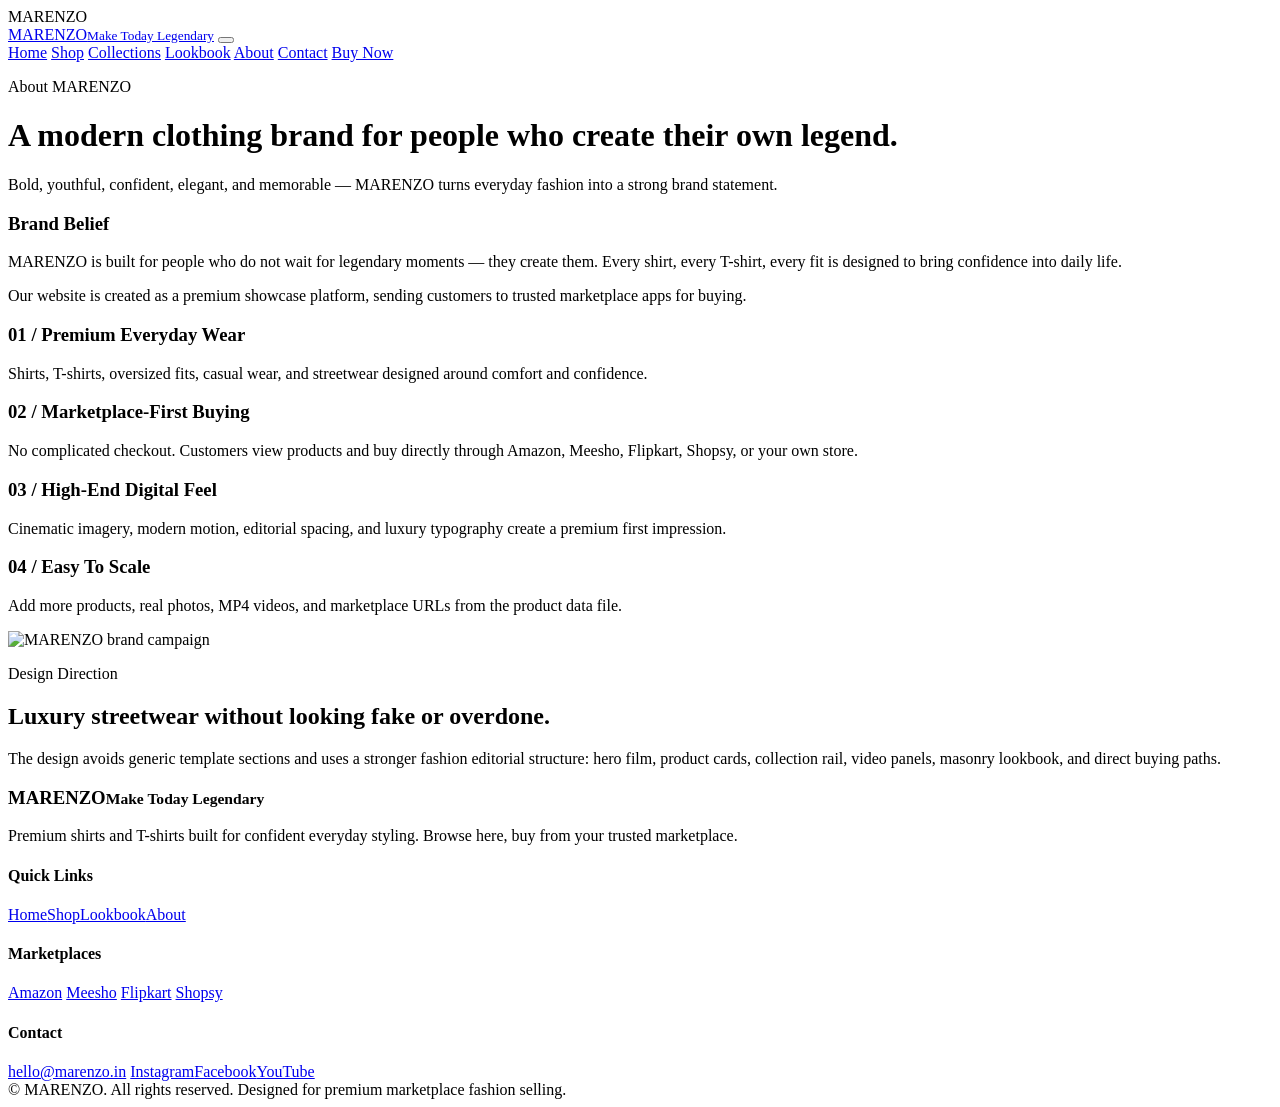
==== about.html @ 7ee846b5 "Add files via upload" ====
<!DOCTYPE html>
<html lang="en">
<head>
  <meta charset="UTF-8">
  <meta name="viewport" content="width=device-width, initial-scale=1.0">
  <meta name="description" content="About MARENZO premium clothing brand and marketplace selling experience.">
  <meta name="theme-color" content="#080808">
  <title>About MARENZO | Make Today Legendary</title>
  <link rel="stylesheet" href="assets/css/style.css">
</head>
<body>

<div class="page-loader"><div class="loader-mark">MARENZO</div></div>
<nav class="site-nav">
  <div class="container nav-inner">
    <a class="brand-logo" href="index.html">MARENZO<small>Make Today Legendary</small></a>
    <button class="nav-toggle" id="navToggle" aria-label="Open menu"><span></span><span></span></button>
    <div class="nav-menu" id="navMenu">
      <a class="nav-link" href="index.html">Home</a>
      <a class="nav-link" href="shop.html">Shop</a>
      <a class="nav-link" href="shop.html#collections">Collections</a>
      <a class="nav-link" href="lookbook.html">Lookbook</a>
      <a class="nav-link" href="about.html">About</a>
      <a class="nav-link" href="contact.html">Contact</a>
      <a class="button button-primary" href="shop.html">Buy Now</a>
    </div>
  </div>
</nav>


<header class="page-hero">
  <div class="container page-title reveal">
    <p class="eyebrow">About MARENZO</p>
    <h1>A modern clothing brand for people who create their own legend.</h1>
    <p>Bold, youthful, confident, elegant, and memorable — MARENZO turns everyday fashion into a strong brand statement.</p>
  </div>
</header>
<section class="section">
  <div class="container about-grid">
    <div class="about-card reveal">
      <h3>Brand Belief</h3>
      <p>MARENZO is built for people who do not wait for legendary moments — they create them. Every shirt, every T-shirt, every fit is designed to bring confidence into daily life.</p>
      <p>Our website is created as a premium showcase platform, sending customers to trusted marketplace apps for buying.</p>
    </div>
    <div class="timeline reveal">
      <div><h3>01 / Premium Everyday Wear</h3><p>Shirts, T-shirts, oversized fits, casual wear, and streetwear designed around comfort and confidence.</p></div>
      <div><h3>02 / Marketplace-First Buying</h3><p>No complicated checkout. Customers view products and buy directly through Amazon, Meesho, Flipkart, Shopsy, or your own store.</p></div>
      <div><h3>03 / High-End Digital Feel</h3><p>Cinematic imagery, modern motion, editorial spacing, and luxury typography create a premium first impression.</p></div>
      <div><h3>04 / Easy To Scale</h3><p>Add more products, real photos, MP4 videos, and marketplace URLs from the product data file.</p></div>
    </div>
  </div>
</section>
<section class="section section-soft">
  <div class="container story-grid">
    <div class="story-image reveal"><img src="assets/images/poster-8.svg" alt="MARENZO brand campaign"></div>
    <div class="story-copy reveal"><p class="eyebrow">Design Direction</p><h2>Luxury streetwear without looking fake or overdone.</h2><p>The design avoids generic template sections and uses a stronger fashion editorial structure: hero film, product cards, collection rail, video panels, masonry lookbook, and direct buying paths.</p></div>
  </div>
</section>


<footer class="footer">
  <div class="container">
    <div class="footer-grid">
      <div>
        <h3 class="brand-logo">MARENZO<small>Make Today Legendary</small></h3>
        <p>Premium shirts and T-shirts built for confident everyday styling. Browse here, buy from your trusted marketplace.</p>
      </div>
      <div>
        <h4>Quick Links</h4>
        <a href="index.html">Home</a><a href="shop.html">Shop</a><a href="lookbook.html">Lookbook</a><a href="about.html">About</a>
      </div>
      <div>
        <h4>Marketplaces</h4>
        <a target="_blank" rel="noopener" href="https://www.amazon.in/s?k=marenzo+clothing">Amazon</a>
        <a target="_blank" rel="noopener" href="https://www.meesho.com/search?q=marenzo%20clothing">Meesho</a>
        <a target="_blank" rel="noopener" href="https://www.flipkart.com/search?q=marenzo+clothing">Flipkart</a>
        <a target="_blank" rel="noopener" href="https://www.shopsy.in/search?q=marenzo+clothing">Shopsy</a>
      </div>
      <div>
        <h4>Contact</h4>
        <a href="mailto:hello@marenzo.in">hello@marenzo.in</a>
        <a href="#">Instagram</a><a href="#">Facebook</a><a href="#">YouTube</a>
      </div>
    </div>
    <div class="footer-bottom">
      <span>© <span data-year></span> MARENZO. All rights reserved.</span>
      <span>Designed for premium marketplace fashion selling.</span>
    </div>
  </div>
</footer>
<script src="assets/js/products.js"></script>
<script src="assets/js/main.js"></script>

</body>
</html>
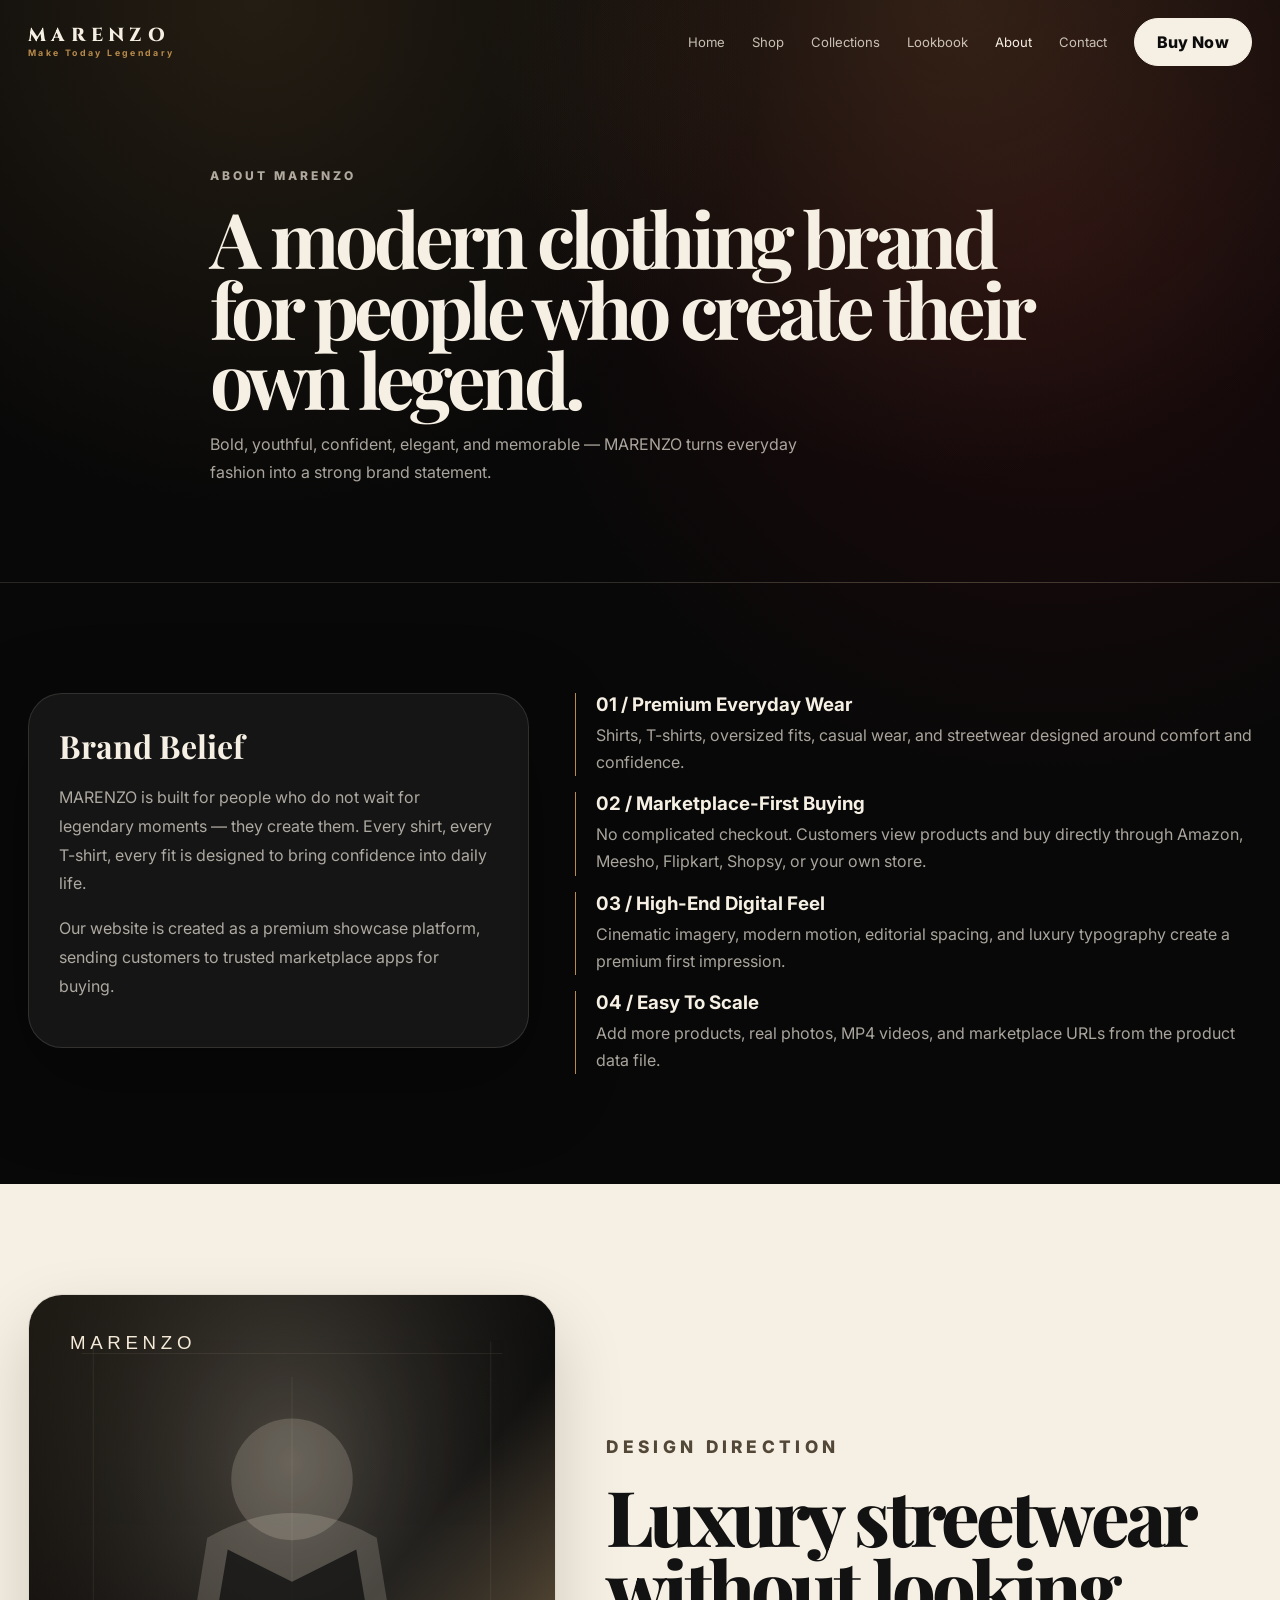
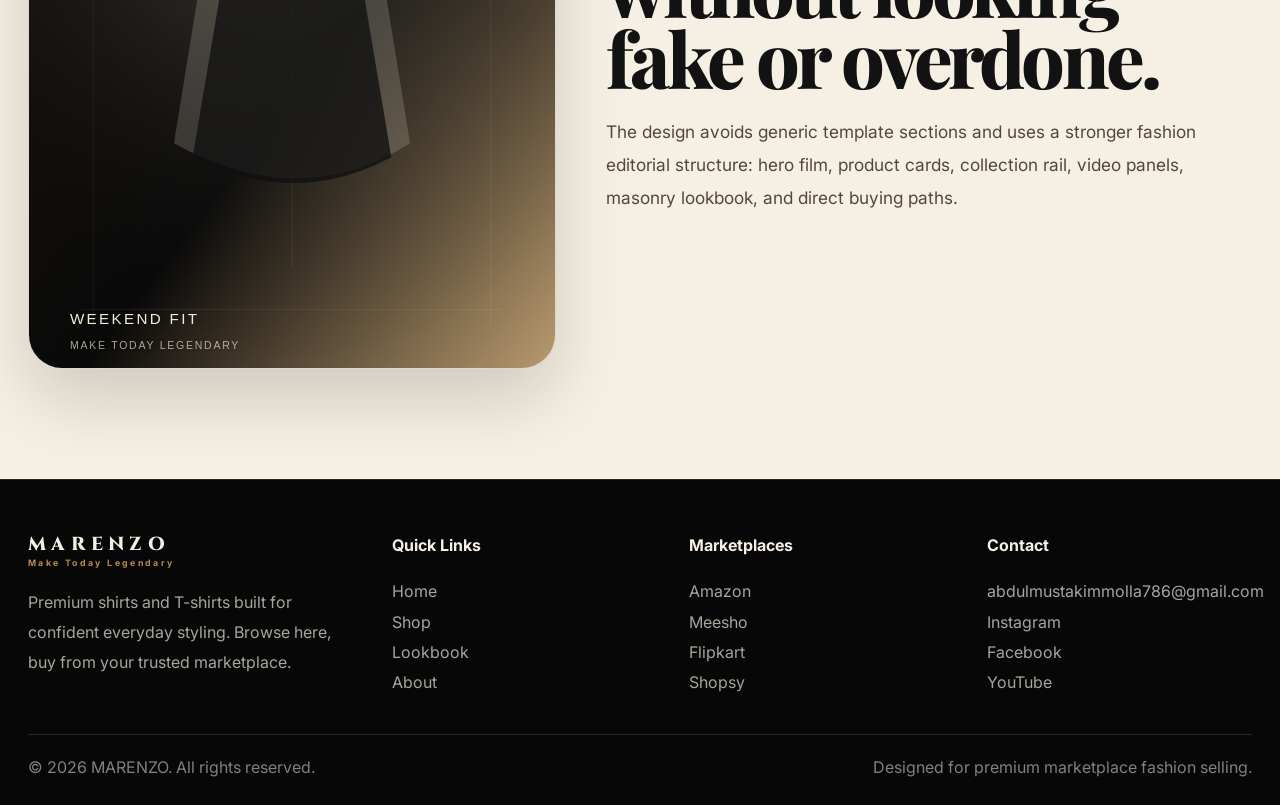
==== commit 33385894: "Update contact email in about.html" ====
--- a/about.html
+++ b/about.html
@@ -78,7 +78,7 @@
       </div>
       <div>
         <h4>Contact</h4>
-        <a href="mailto:hello@marenzo.in">hello@marenzo.in</a>
+        <a href="mailto:abdulmustakimmolla786@gmail.com">abdulmustakimmolla786@gmail.com</a>
         <a href="#">Instagram</a><a href="#">Facebook</a><a href="#">YouTube</a>
       </div>
     </div>
--- a/assets/css/style.css
+++ b/assets/css/style.css
@@ -0,0 +1,671 @@
+@import url('https://fonts.googleapis.com/css2?family=Anton&family=Cinzel:wght@500;700;800&family=Inter:wght@400;500;600;700;800&family=Playfair+Display:wght@600;700;800&display=swap');
+
+:root {
+  --black: #080808;
+  --black-2: #111111;
+  --charcoal: #1a1a1a;
+  --offwhite: #f6efe3;
+  --beige: #d8c3a1;
+  --gold: #b98b4b;
+  --red: #9e1823;
+  --muted: rgba(246, 239, 227, 0.68);
+  --line: rgba(246, 239, 227, 0.13);
+  --glass: rgba(255, 255, 255, 0.055);
+  --shadow: 0 30px 90px rgba(0,0,0,.35);
+  --radius-xl: 34px;
+  --radius-lg: 24px;
+  --radius-md: 16px;
+  --max: 1180px;
+}
+
+* { box-sizing: border-box; }
+html { scroll-behavior: smooth; }
+body {
+  margin: 0;
+  font-family: 'Inter', system-ui, sans-serif;
+  color: var(--offwhite);
+  background:
+    radial-gradient(circle at 20% 0%, rgba(185,139,75,.16), transparent 32rem),
+    radial-gradient(circle at 82% 10%, rgba(158,24,35,.16), transparent 35rem),
+    var(--black);
+  overflow-x: hidden;
+}
+
+a { color: inherit; text-decoration: none; }
+img, video { display: block; max-width: 100%; }
+button, input, textarea { font: inherit; }
+::selection { background: var(--gold); color: #090909; }
+
+.page-loader {
+  position: fixed;
+  inset: 0;
+  z-index: 9999;
+  display: grid;
+  place-items: center;
+  background: #050505;
+  transition: opacity .7s ease, visibility .7s ease;
+}
+.page-loader.hide { opacity: 0; visibility: hidden; }
+.loader-mark {
+  font-family: 'Cinzel', serif;
+  letter-spacing: .55em;
+  color: var(--offwhite);
+  animation: loaderPulse 1.6s ease infinite alternate;
+}
+@keyframes loaderPulse { to { opacity: .45; transform: translateY(-6px); } }
+
+.container { width: min(var(--max), calc(100% - 38px)); margin: 0 auto; }
+.section { padding: 110px 0; position: relative; }
+.section-soft { background: var(--offwhite); color: #121212; }
+.section-head { display: flex; justify-content: space-between; gap: 30px; align-items: end; margin-bottom: 38px; }
+.section-head h2, .page-title h1 {
+  margin: 0;
+  font-family: 'Playfair Display', serif;
+  font-size: clamp(2.25rem, 6vw, 5.2rem);
+  line-height: .92;
+  letter-spacing: -.06em;
+}
+.section-head p, .page-title p { color: var(--muted); max-width: 590px; line-height: 1.75; }
+.section-soft .section-head p, .section-soft .page-title p { color: #5d5142; }
+.eyebrow {
+  color: var(--gold);
+  text-transform: uppercase;
+  letter-spacing: .25em;
+  font-size: .75rem;
+  font-weight: 800;
+  margin: 0 0 16px;
+}
+
+.site-nav {
+  position: fixed;
+  top: 0;
+  left: 0;
+  right: 0;
+  z-index: 1000;
+  padding: 18px 0;
+  transition: background .35s ease, border .35s ease, padding .35s ease;
+}
+.site-nav.scrolled {
+  padding: 11px 0;
+  background: rgba(7,7,7,.78);
+  border-bottom: 1px solid var(--line);
+  backdrop-filter: blur(18px);
+}
+.nav-inner { display: flex; align-items: center; justify-content: space-between; gap: 22px; }
+.brand-logo {
+  font-family: 'Cinzel', serif;
+  font-size: 1.18rem;
+  font-weight: 800;
+  letter-spacing: .28em;
+  position: relative;
+}
+.brand-logo small { display: block; font: 700 .55rem 'Inter'; letter-spacing: .27em; color: var(--gold); margin-top: 2px; }
+.nav-menu { display: flex; align-items: center; gap: 27px; }
+.nav-link { font-size: .82rem; color: rgba(246,239,227,.78); transition: color .25s ease; }
+.nav-link:hover, .nav-link.active { color: var(--offwhite); }
+.nav-toggle { display: none; background: transparent; border: 0; color: var(--offwhite); width: 42px; height: 42px; position: relative; }
+.nav-toggle span { display: block; height: 2px; margin: 7px 0; background: var(--offwhite); transition: .3s ease; }
+.nav-toggle.open span:first-child { transform: rotate(45deg) translate(6px, 6px); }
+.nav-toggle.open span:last-child { transform: rotate(-45deg) translate(6px, -6px); }
+
+.button {
+  display: inline-flex;
+  align-items: center;
+  justify-content: center;
+  min-height: 48px;
+  border-radius: 999px;
+  padding: 0 22px;
+  border: 1px solid var(--line);
+  transition: transform .2s ease, background .25s ease, color .25s ease, border .25s ease;
+  cursor: pointer;
+  font-weight: 800;
+  letter-spacing: .02em;
+}
+.button-primary { background: var(--offwhite); color: #0c0c0c; border-color: var(--offwhite); }
+.button-primary:hover { background: var(--gold); border-color: var(--gold); }
+.button-red { background: var(--red); border-color: var(--red); color: white; }
+.button-soft { background: rgba(255,255,255,.07); color: var(--offwhite); }
+.section-soft .button-soft { background: #171717; color: var(--offwhite); }
+.text-link { color: var(--gold); font-weight: 800; }
+
+.hero {
+  min-height: 100vh;
+  display: grid;
+  place-items: center;
+  position: relative;
+  isolation: isolate;
+  overflow: hidden;
+  padding: 120px 0 80px;
+}
+.hero::before {
+  content: '';
+  position: absolute;
+  inset: 0;
+  background:
+    linear-gradient(90deg, rgba(0,0,0,.82), rgba(0,0,0,.34), rgba(0,0,0,.82)),
+    radial-gradient(circle at 68% 45%, rgba(185,139,75,.24), transparent 24rem);
+  z-index: -1;
+}
+.hero-video {
+  position: absolute;
+  inset: 0;
+  z-index: -2;
+  background: url('../images/poster-1.svg') center / cover no-repeat;
+  transform: scale(1.06);
+  animation: slowZoom 16s ease-in-out infinite alternate;
+  opacity: .78;
+}
+.hero-video video { width: 100%; height: 100%; object-fit: cover; opacity: .52; }
+@keyframes slowZoom { to { transform: scale(1.13); } }
+.hero-grid { display: grid; grid-template-columns: 1.1fr .9fr; gap: 50px; align-items: center; }
+.hero-kicker { color: var(--gold); letter-spacing: .42em; font-size: .8rem; font-weight: 800; text-transform: uppercase; margin-bottom: 18px; opacity: 0; animation: revealUp .8s .15s ease forwards; }
+.hero h1 {
+  font-family: 'Anton', sans-serif;
+  text-transform: uppercase;
+  font-size: clamp(4rem, 13vw, 11.6rem);
+  line-height: .82;
+  letter-spacing: -.035em;
+  margin: 0;
+  max-width: 850px;
+  opacity: 0;
+  animation: revealUp .95s .32s ease forwards;
+}
+.hero h1 span { color: transparent; -webkit-text-stroke: 1px var(--offwhite); }
+.hero p { color: var(--muted); max-width: 570px; line-height: 1.8; font-size: 1.04rem; opacity: 0; animation: revealUp .9s .48s ease forwards; }
+.hero-actions { display: flex; flex-wrap: wrap; gap: 14px; margin-top: 32px; opacity: 0; animation: revealUp .9s .62s ease forwards; }
+.hero-panel {
+  border: 1px solid var(--line);
+  border-radius: var(--radius-xl);
+  background: linear-gradient(145deg, rgba(255,255,255,.11), rgba(255,255,255,.025));
+  padding: 22px;
+  box-shadow: var(--shadow);
+  backdrop-filter: blur(15px);
+  transform: translateY(20px);
+  animation: floatCard 4.8s ease-in-out infinite alternate;
+}
+.hero-panel img { border-radius: 26px; width: 100%; }
+.hero-stats { display: grid; grid-template-columns: repeat(3, 1fr); gap: 14px; margin-top: 16px; }
+.hero-stats div { border: 1px solid var(--line); border-radius: 18px; padding: 15px; background: rgba(0,0,0,.28); }
+.hero-stats strong { display: block; font-size: 1.3rem; }
+.hero-stats span { color: var(--muted); font-size: .78rem; }
+@keyframes revealUp { from { opacity: 0; transform: translateY(28px); } to { opacity: 1; transform: translateY(0); } }
+@keyframes floatCard { to { transform: translateY(-8px); } }
+
+.marquee {
+  border-top: 1px solid var(--line);
+  border-bottom: 1px solid var(--line);
+  overflow: hidden;
+  background: #0b0b0b;
+}
+.marquee-track { display: flex; gap: 44px; width: max-content; padding: 18px 0; animation: marquee 24s linear infinite; }
+.marquee span { font-family: 'Cinzel', serif; letter-spacing: .25em; color: rgba(246,239,227,.75); white-space: nowrap; }
+@keyframes marquee { to { transform: translateX(-50%); } }
+
+.collection-track { display: grid; grid-auto-flow: column; grid-auto-columns: minmax(260px, 360px); gap: 18px; overflow-x: auto; padding: 6px 0 18px; scroll-snap-type: x mandatory; }
+.collection-track::-webkit-scrollbar { height: 7px; }
+.collection-track::-webkit-scrollbar-thumb { background: var(--gold); border-radius: 99px; }
+.collection-card {
+  min-height: 480px;
+  position: relative;
+  border: 1px solid var(--line);
+  border-radius: var(--radius-xl);
+  overflow: hidden;
+  scroll-snap-align: start;
+  box-shadow: var(--shadow);
+}
+.collection-card img { width: 100%; height: 100%; object-fit: cover; transition: transform .7s ease; }
+.collection-card:hover img { transform: scale(1.08); }
+.collection-card::after { content: ''; position: absolute; inset: 0; background: linear-gradient(transparent, rgba(0,0,0,.92)); }
+.collection-card div { position: absolute; left: 24px; right: 24px; bottom: 24px; z-index: 2; }
+.collection-card p { color: var(--beige); margin: 0 0 7px; }
+.collection-card h3 { font: 800 2rem/1 'Playfair Display'; margin: 0 0 18px; }
+.collection-card em { font-style: normal; font-weight: 800; color: var(--offwhite); }
+.collection-count { position: absolute; top: 18px; right: 20px; z-index: 2; color: var(--offwhite); opacity: .55; font-family: 'Cinzel'; }
+
+.product-grid { display: grid; grid-template-columns: repeat(3, 1fr); gap: 24px; }
+.product-card {
+  border: 1px solid var(--line);
+  background: linear-gradient(145deg, rgba(255,255,255,.075), rgba(255,255,255,.025));
+  border-radius: var(--radius-xl);
+  overflow: hidden;
+  box-shadow: var(--shadow);
+  transition: transform .35s ease, border-color .35s ease;
+}
+.product-card:hover { transform: translateY(-10px); border-color: rgba(185,139,75,.48); }
+.product-media { position: relative; display: block; overflow: hidden; background: #101010; }
+.product-media img { width: 100%; aspect-ratio: 4 / 5; object-fit: cover; transition: transform .7s ease; }
+.product-card:hover .product-media img { transform: scale(1.06); }
+.product-badge { position: absolute; top: 16px; left: 16px; background: rgba(0,0,0,.62); border: 1px solid var(--line); backdrop-filter: blur(12px); border-radius: 999px; padding: 8px 12px; font-size: .72rem; color: var(--offwhite); }
+.product-info { padding: 22px; }
+.product-topline { display: flex; justify-content: space-between; color: var(--beige); font-size: .78rem; gap: 12px; }
+.product-info h3 { margin: 12px 0 8px; font: 700 1.55rem/1.1 'Playfair Display'; }
+.product-info p { color: var(--muted); line-height: 1.65; min-height: 78px; }
+.color-row, .chip-row { display: flex; flex-wrap: wrap; gap: 8px; }
+.color-row span, .chip { border: 1px solid var(--line); border-radius: 999px; padding: 7px 10px; font-size: .73rem; color: var(--muted); }
+.price-row { display: flex; align-items: center; justify-content: space-between; margin: 20px 0; }
+.price-row strong { font-size: 1.35rem; }
+.market-grid { display: grid; grid-template-columns: repeat(2, 1fr); gap: 9px; }
+.market-link {
+  min-height: 40px;
+  border-radius: 999px;
+  border: 1px solid var(--line);
+  background: rgba(255,255,255,.055);
+  display: flex;
+  align-items: center;
+  justify-content: center;
+  gap: 7px;
+  font-size: .76rem;
+  color: var(--offwhite);
+  transition: background .25s ease, border .25s ease, transform .2s ease;
+}
+.market-link:hover { background: var(--offwhite); color: #111; border-color: var(--offwhite); }
+.market-link b { width: 20px; height: 20px; border-radius: 50%; display: inline-grid; place-items: center; background: var(--gold); color: #111; font-size: .7rem; }
+
+.video-grid { display: grid; grid-template-columns: repeat(4, 1fr); gap: 18px; }
+.video-shell {
+  min-height: 460px;
+  border: 1px solid var(--line);
+  border-radius: var(--radius-xl);
+  overflow: hidden;
+  position: relative;
+  background: #111;
+  box-shadow: var(--shadow);
+}
+.video-shell video, .video-shell img { width: 100%; height: 100%; object-fit: cover; min-height: inherit; opacity: .9; transition: transform .7s ease, opacity .35s ease; }
+.video-shell:hover video, .video-shell:hover img { transform: scale(1.06); opacity: .72; }
+.video-shell::before { content: ''; position: absolute; inset: 0; z-index: 1; background: linear-gradient(transparent, rgba(0,0,0,.86)); }
+.video-caption { position: absolute; left: 20px; right: 20px; bottom: 20px; z-index: 2; }
+.video-caption h3 { margin: 0 0 8px; font: 700 1.6rem/1 'Playfair Display'; }
+.video-caption p { margin: 0; color: var(--muted); }
+.play-chip { position: absolute; right: 18px; top: 18px; z-index: 3; border: 1px solid var(--line); background: rgba(0,0,0,.5); color: var(--offwhite); border-radius: 999px; padding: 9px 12px; cursor: pointer; backdrop-filter: blur(12px); }
+
+.story-grid { display: grid; grid-template-columns: .9fr 1.1fr; gap: 50px; align-items: center; }
+.story-image { border-radius: var(--radius-xl); overflow: hidden; border: 1px solid rgba(0,0,0,.1); box-shadow: 0 30px 70px rgba(0,0,0,.16); }
+.story-copy h2 { font: 800 clamp(2.4rem, 6vw, 5rem)/.92 'Playfair Display'; margin: 0 0 24px; letter-spacing: -.05em; }
+.story-copy p { font-size: 1.08rem; line-height: 1.9; color: #534838; }
+.feature-grid { display: grid; grid-template-columns: repeat(3, 1fr); gap: 18px; }
+.feature-card { border: 1px solid var(--line); border-radius: 24px; padding: 28px; background: rgba(255,255,255,.055); }
+.feature-card b { display: grid; place-items: center; width: 42px; height: 42px; border-radius: 50%; background: var(--gold); color: #111; margin-bottom: 24px; }
+.feature-card h3 { margin: 0 0 10px; font: 700 1.4rem 'Playfair Display'; }
+.feature-card p { color: var(--muted); line-height: 1.7; }
+
+.lookbook-grid { columns: 3 260px; column-gap: 18px; }
+.look-card { break-inside: avoid; margin: 0 0 18px; border-radius: 28px; overflow: hidden; position: relative; border: 1px solid var(--line); }
+.look-card:nth-child(even) img { aspect-ratio: 4/5; }
+.look-card img { width: 100%; aspect-ratio: 4/6; object-fit: cover; transition: transform .7s ease; }
+.look-card:hover img { transform: scale(1.06); }
+.look-card span { position: absolute; left: 18px; bottom: 18px; right: 18px; background: rgba(0,0,0,.58); border: 1px solid var(--line); border-radius: 999px; padding: 11px 14px; backdrop-filter: blur(12px); font-weight: 800; }
+
+.testimonial-grid { display: grid; grid-template-columns: repeat(3, 1fr); gap: 18px; }
+.quote-card { border: 1px solid var(--line); border-radius: 26px; padding: 30px; background: rgba(255,255,255,.055); }
+.quote-card p { font: 700 1.45rem/1.35 'Playfair Display'; margin: 0 0 24px; }
+.quote-card span { color: var(--beige); }
+
+.cta-band { position: relative; overflow: hidden; border-top: 1px solid var(--line); border-bottom: 1px solid var(--line); background: linear-gradient(135deg, #120f0c, #080808 54%, #2b0b10); }
+.cta-band h2 { font: 800 clamp(2.7rem, 8vw, 7.4rem)/.9 'Anton'; text-transform: uppercase; letter-spacing: -.03em; margin: 0 0 24px; max-width: 900px; }
+
+.page-hero { padding: 165px 0 80px; background: radial-gradient(circle at 75% 0%, rgba(185,139,75,.18), transparent 30rem); border-bottom: 1px solid var(--line); }
+.page-title { max-width: 860px; }
+.shop-toolbar { display: flex; justify-content: space-between; gap: 18px; align-items: center; margin-bottom: 28px; flex-wrap: wrap; }
+.filter-row { display: flex; flex-wrap: wrap; gap: 10px; }
+.filter-btn { border: 1px solid var(--line); color: var(--offwhite); background: rgba(255,255,255,.055); border-radius: 999px; padding: 11px 16px; cursor: pointer; }
+.filter-btn.active, .filter-btn:hover { background: var(--gold); color: #111; border-color: var(--gold); }
+.search-input { min-width: min(360px, 100%); border: 1px solid var(--line); border-radius: 999px; background: rgba(255,255,255,.07); color: var(--offwhite); padding: 13px 18px; outline: none; }
+.empty-state { grid-column: 1/-1; padding: 60px; border: 1px solid var(--line); border-radius: 24px; text-align: center; color: var(--muted); }
+
+.detail-wrap { display: grid; grid-template-columns: 1.05fr .95fr; gap: 50px; align-items: start; }
+.detail-gallery { display: grid; grid-template-columns: 1fr 1fr; gap: 16px; position: sticky; top: 100px; }
+.main-product-shot { grid-column: 1 / -1; border: 1px solid var(--line); border-radius: var(--radius-xl); overflow: hidden; }
+.main-product-shot img { width: 100%; }
+.mini-shot { border: 1px solid var(--line); border-radius: 24px; overflow: hidden; min-height: 240px; background: #111; }
+.mini-shot img { width: 100%; height: 100%; object-fit: cover; }
+.detail-info h1 { font: 800 clamp(2.5rem, 5vw, 5.4rem)/.92 'Playfair Display'; margin: 0 0 22px; letter-spacing: -.06em; }
+.detail-desc { color: var(--muted); line-height: 1.85; font-size: 1.05rem; }
+.detail-price { display: flex; align-items: center; gap: 18px; margin: 28px 0; }
+.detail-price strong { font-size: 2rem; }
+.detail-price span { color: var(--beige); }
+.detail-block { border-top: 1px solid var(--line); padding: 20px 0; }
+.detail-block h3, .size-guide h3 { margin: 0 0 10px; font: 700 1.1rem 'Inter'; }
+.detail-block p { margin: 0; color: var(--muted); }
+.size-guide { border-top: 1px solid var(--line); padding: 22px 0; }
+table { width: 100%; border-collapse: collapse; overflow: hidden; border-radius: 16px; }
+th, td { border: 1px solid var(--line); padding: 12px; text-align: left; }
+th { color: var(--beige); }
+.detail-actions { display: grid; grid-template-columns: repeat(2, 1fr); gap: 12px; margin-top: 22px; }
+
+.about-grid, .contact-grid { display: grid; grid-template-columns: .85fr 1.15fr; gap: 46px; align-items: start; }
+.about-card, .contact-card { border: 1px solid var(--line); border-radius: var(--radius-xl); padding: 30px; background: rgba(255,255,255,.055); box-shadow: var(--shadow); }
+.about-card h3, .contact-card h3 { font: 700 2rem 'Playfair Display'; margin: 0 0 14px; }
+.about-card p, .contact-card p { color: var(--muted); line-height: 1.8; }
+.timeline { display: grid; gap: 16px; }
+.timeline div { border-left: 1px solid var(--gold); padding-left: 20px; }
+.timeline h3 { margin: 0 0 6px; }
+.timeline p { margin: 0; color: var(--muted); line-height: 1.7; }
+.contact-form { display: grid; gap: 14px; }
+.contact-form input, .contact-form textarea { width: 100%; border: 1px solid var(--line); border-radius: 18px; background: rgba(255,255,255,.07); color: var(--offwhite); padding: 15px 16px; outline: none; }
+.contact-form textarea { min-height: 145px; resize: vertical; }
+.form-message { color: var(--gold); font-weight: 800; }
+
+.footer { border-top: 1px solid var(--line); padding: 55px 0 28px; background: #070707; }
+.footer-grid { display: grid; grid-template-columns: 1.25fr repeat(3, 1fr); gap: 32px; }
+.footer h3, .footer h4 { margin-top: 0; }
+.footer p, .footer a { color: var(--muted); line-height: 1.9; }
+.footer a { display: block; }
+.footer-bottom { margin-top: 36px; padding-top: 22px; border-top: 1px solid var(--line); color: rgba(246,239,227,.52); display: flex; justify-content: space-between; gap: 18px; flex-wrap: wrap; }
+
+.reveal { opacity: 0; transform: translateY(34px); transition: opacity .75s ease, transform .75s ease; }
+.reveal.visible { opacity: 1; transform: translateY(0); }
+
+@media (max-width: 980px) {
+  .nav-toggle { display: block; z-index: 3; }
+  .nav-menu { position: fixed; inset: 0 0 auto auto; top: 0; width: min(380px, 100%); min-height: 100vh; background: rgba(8,8,8,.96); flex-direction: column; align-items: start; padding: 96px 32px 32px; transform: translateX(105%); transition: transform .35s ease; border-left: 1px solid var(--line); }
+  .nav-menu.open { transform: translateX(0); }
+  .nav-link { font-size: 1.1rem; }
+  .hero-grid, .story-grid, .detail-wrap, .about-grid, .contact-grid { grid-template-columns: 1fr; }
+  .hero-panel { max-width: 520px; }
+  .product-grid { grid-template-columns: repeat(2, 1fr); }
+  .video-grid, .feature-grid, .testimonial-grid { grid-template-columns: repeat(2, 1fr); }
+  .detail-gallery { position: static; }
+}
+
+@media (max-width: 680px) {
+  .container { width: min(100% - 24px, var(--max)); }
+  .section { padding: 72px 0; }
+  .section-head { display: block; }
+  .hero { padding-top: 105px; }
+  .hero h1 { font-size: clamp(4.4rem, 23vw, 7rem); }
+  .hero-actions, .detail-actions { display: grid; grid-template-columns: 1fr; }
+  .hero-stats, .product-grid, .video-grid, .feature-grid, .testimonial-grid, .footer-grid { grid-template-columns: 1fr; }
+  .collection-track { grid-auto-columns: 83vw; }
+  .collection-card { min-height: 420px; }
+  .market-grid { grid-template-columns: 1fr; }
+  .detail-gallery { grid-template-columns: 1fr; }
+  .page-hero { padding: 132px 0 58px; }
+}
+
+/* Keep product cards premium-dark even inside beige sections */
+.section-soft .product-card {
+  background: linear-gradient(145deg, #151515, #0b0b0b);
+  color: var(--offwhite);
+}
+.section-soft .product-info p { color: var(--muted); }
+.section-soft .product-topline { color: var(--beige); }
+.section-soft .price-row strong { color: var(--offwhite); }
+.section-soft .color-row span { color: var(--muted); }
+
+/* =========================================================
+   RESPONSIVE UPGRADE PATCH - MARENZO
+   Better phone, tablet, laptop and desktop layout handling
+   ========================================================= */
+
+html {
+  font-size: clamp(14px, 0.9vw + 10px, 16px);
+  -webkit-text-size-adjust: 100%;
+}
+
+body.menu-open { overflow: hidden; }
+
+.container,
+.nav-inner,
+.hero-grid,
+.story-grid,
+.detail-wrap,
+.about-grid,
+.contact-grid,
+.footer-grid,
+.product-grid,
+.video-grid,
+.feature-grid,
+.testimonial-grid,
+.shop-toolbar,
+.market-grid,
+.detail-actions {
+  min-width: 0;
+}
+
+img, video, svg { max-width: 100%; height: auto; }
+
+.button,
+.market-link,
+.filter-btn,
+.nav-link {
+  -webkit-tap-highlight-color: transparent;
+}
+
+.button,
+.market-link {
+  text-align: center;
+  white-space: nowrap;
+}
+
+.site-nav { width: 100%; }
+.brand-logo { min-width: 0; line-height: 1.05; }
+.nav-menu .button { min-width: max-content; }
+
+.product-grid {
+  grid-template-columns: repeat(auto-fit, minmax(min(100%, 280px), 1fr));
+}
+
+.video-grid {
+  grid-template-columns: repeat(auto-fit, minmax(min(100%, 245px), 1fr));
+}
+
+.feature-grid,
+.testimonial-grid {
+  grid-template-columns: repeat(auto-fit, minmax(min(100%, 260px), 1fr));
+}
+
+.product-info h3,
+.video-caption h3,
+.feature-card h3,
+.quote-card p,
+.about-card h3,
+.contact-card h3 {
+  overflow-wrap: anywhere;
+}
+
+.product-info p { min-height: auto; }
+
+.detail-info,
+.detail-gallery,
+.about-card,
+.contact-card,
+.story-copy,
+.footer-grid > * {
+  min-width: 0;
+}
+
+table {
+  display: block;
+  max-width: 100%;
+  overflow-x: auto;
+  white-space: nowrap;
+}
+
+@media (min-width: 1280px) {
+  .container { width: min(1240px, calc(100% - 56px)); }
+  .product-grid { grid-template-columns: repeat(4, 1fr); }
+  #homeProductGrid.product-grid { grid-template-columns: repeat(3, 1fr); }
+}
+
+@media (max-width: 1180px) {
+  :root { --radius-xl: 28px; }
+  .container { width: min(100% - 32px, var(--max)); }
+  .hero-grid { grid-template-columns: 1fr .78fr; gap: 34px; }
+  .hero h1 { font-size: clamp(4.4rem, 12vw, 9rem); }
+  .product-grid { gap: 18px; }
+  .video-shell { min-height: 390px; }
+  .section { padding: 92px 0; }
+}
+
+@media (max-width: 980px) {
+  .site-nav { padding: 14px 0; }
+  .site-nav.scrolled { padding: 10px 0; }
+  .brand-logo { font-size: 1rem; letter-spacing: .2em; max-width: 72vw; }
+  .brand-logo small { font-size: .48rem; letter-spacing: .18em; }
+  .nav-toggle { display: block; z-index: 1002; flex: 0 0 auto; }
+  .nav-menu {
+    position: fixed;
+    top: 0;
+    right: 0;
+    bottom: 0;
+    left: auto;
+    width: min(420px, calc(100vw - 28px));
+    min-height: 100dvh;
+    height: 100dvh;
+    overflow-y: auto;
+    background: rgba(8,8,8,.97);
+    flex-direction: column;
+    align-items: stretch;
+    justify-content: flex-start;
+    padding: 94px 26px 30px;
+    transform: translateX(105%);
+    transition: transform .35s ease;
+    border-left: 1px solid var(--line);
+    box-shadow: -30px 0 80px rgba(0,0,0,.5);
+  }
+  .nav-menu.open { transform: translateX(0); }
+  .nav-menu .nav-link,
+  .nav-menu .button {
+    width: 100%;
+    justify-content: center;
+  }
+  .nav-link {
+    padding: 14px 0;
+    border-bottom: 1px solid rgba(246,239,227,.08);
+    font-size: 1.04rem;
+  }
+  .hero { min-height: auto; padding: 128px 0 78px; }
+  .hero-grid,
+  .story-grid,
+  .detail-wrap,
+  .about-grid,
+  .contact-grid {
+    grid-template-columns: 1fr;
+  }
+  .hero-panel { max-width: 560px; width: 100%; justify-self: start; }
+  .section-head { align-items: start; }
+  .detail-gallery { position: static; top: auto; }
+  .lookbook-grid { columns: 2 240px; }
+  .footer-grid { grid-template-columns: repeat(2, 1fr); }
+}
+
+@media (max-width: 760px) {
+  .container { width: min(100% - 26px, var(--max)); }
+  .section { padding: 76px 0; }
+  .section-head { display: block; margin-bottom: 28px; }
+  .section-head h2,
+  .page-title h1,
+  .story-copy h2 {
+    font-size: clamp(2.35rem, 12vw, 4rem);
+    letter-spacing: -.045em;
+  }
+  .hero h1 { font-size: clamp(4.1rem, 19vw, 7rem); line-height: .86; }
+  .hero p { font-size: 1rem; line-height: 1.7; }
+  .hero-actions,
+  .shop-toolbar,
+  .detail-actions {
+    display: grid;
+    grid-template-columns: 1fr;
+    width: 100%;
+  }
+  .hero-actions .button,
+  .shop-toolbar .search-input,
+  .detail-actions .button { width: 100%; }
+  .filter-row { width: 100%; overflow-x: auto; flex-wrap: nowrap; padding-bottom: 8px; }
+  .filter-btn { flex: 0 0 auto; }
+  .hero-stats {
+    grid-template-columns: repeat(3, minmax(0, 1fr));
+    gap: 8px;
+  }
+  .hero-stats div { padding: 12px 10px; }
+  .hero-stats strong { font-size: 1.05rem; }
+  .hero-stats span { font-size: .68rem; }
+  .collection-track { grid-auto-columns: minmax(248px, 82vw); gap: 14px; }
+  .collection-card { min-height: 390px; border-radius: 26px; }
+  .product-grid,
+  .video-grid,
+  .feature-grid,
+  .testimonial-grid,
+  .footer-grid,
+  .market-grid {
+    grid-template-columns: 1fr;
+  }
+  .product-card { border-radius: 26px; }
+  .product-info { padding: 18px; }
+  .price-row { align-items: start; gap: 12px; }
+  .video-shell { min-height: 360px; }
+  .lookbook-grid { columns: 1; }
+  .detail-gallery { grid-template-columns: 1fr; gap: 12px; }
+  .mini-shot { min-height: 210px; }
+  .detail-info h1 { font-size: clamp(2.6rem, 13vw, 4.4rem); }
+  .about-card,
+  .contact-card,
+  .feature-card,
+  .quote-card { padding: 22px; }
+  .footer-bottom { display: block; }
+  .footer-bottom span { display: block; margin-bottom: 8px; }
+}
+
+@media (max-width: 520px) {
+  :root { --radius-xl: 22px; --radius-lg: 18px; }
+  .container { width: min(100% - 20px, var(--max)); }
+  .page-loader .loader-mark { letter-spacing: .28em; font-size: .85rem; }
+  .brand-logo { font-size: .92rem; letter-spacing: .15em; }
+  .brand-logo small { display: none; }
+  .nav-menu { width: 100vw; padding-inline: 22px; }
+  .hero {
+    padding: 116px 0 58px;
+    text-align: left;
+  }
+  .hero::before {
+    background:
+      linear-gradient(90deg, rgba(0,0,0,.88), rgba(0,0,0,.58)),
+      radial-gradient(circle at 70% 35%, rgba(185,139,75,.18), transparent 20rem);
+  }
+  .hero-kicker { letter-spacing: .24em; font-size: .68rem; }
+  .hero h1 { font-size: clamp(3.2rem, 20vw, 5.3rem); }
+  .hero-panel { padding: 14px; border-radius: 22px; }
+  .hero-panel img { border-radius: 18px; }
+  .hero-stats { grid-template-columns: 1fr; }
+  .marquee-track { gap: 28px; padding: 14px 0; }
+  .marquee span { font-size: .8rem; letter-spacing: .18em; }
+  .section { padding: 62px 0; }
+  .section-head h2,
+  .page-title h1,
+  .story-copy h2,
+  .cta-band h2 { font-size: clamp(2.1rem, 13vw, 3.4rem); }
+  .page-hero { padding: 112px 0 48px; }
+  .collection-card { min-height: 340px; }
+  .collection-card div { left: 18px; right: 18px; bottom: 18px; }
+  .collection-card h3 { font-size: 1.65rem; }
+  .product-topline,
+  .price-row { flex-direction: column; align-items: start; }
+  .button { min-height: 46px; padding: 0 18px; }
+  .market-link { min-height: 42px; }
+  .video-shell { min-height: 310px; }
+  .video-caption h3 { font-size: 1.32rem; }
+  .play-chip { top: 12px; right: 12px; padding: 8px 10px; font-size: .72rem; }
+  .look-card { border-radius: 22px; }
+  .look-card span { border-radius: 16px; font-size: .86rem; }
+  th, td { padding: 10px; font-size: .85rem; }
+  .search-input { min-width: 0; width: 100%; }
+}
+
+@media (max-width: 380px) {
+  .hero h1 { font-size: 3.05rem; }
+  .button,
+  .market-link,
+  .filter-btn { font-size: .82rem; }
+  .product-info h3 { font-size: 1.35rem; }
+  .collection-track { grid-auto-columns: 88vw; }
+}
+
+@media (prefers-reduced-motion: reduce) {
+  *, *::before, *::after {
+    animation-duration: .001ms !important;
+    animation-iteration-count: 1 !important;
+    scroll-behavior: auto !important;
+    transition-duration: .001ms !important;
+  }
+}
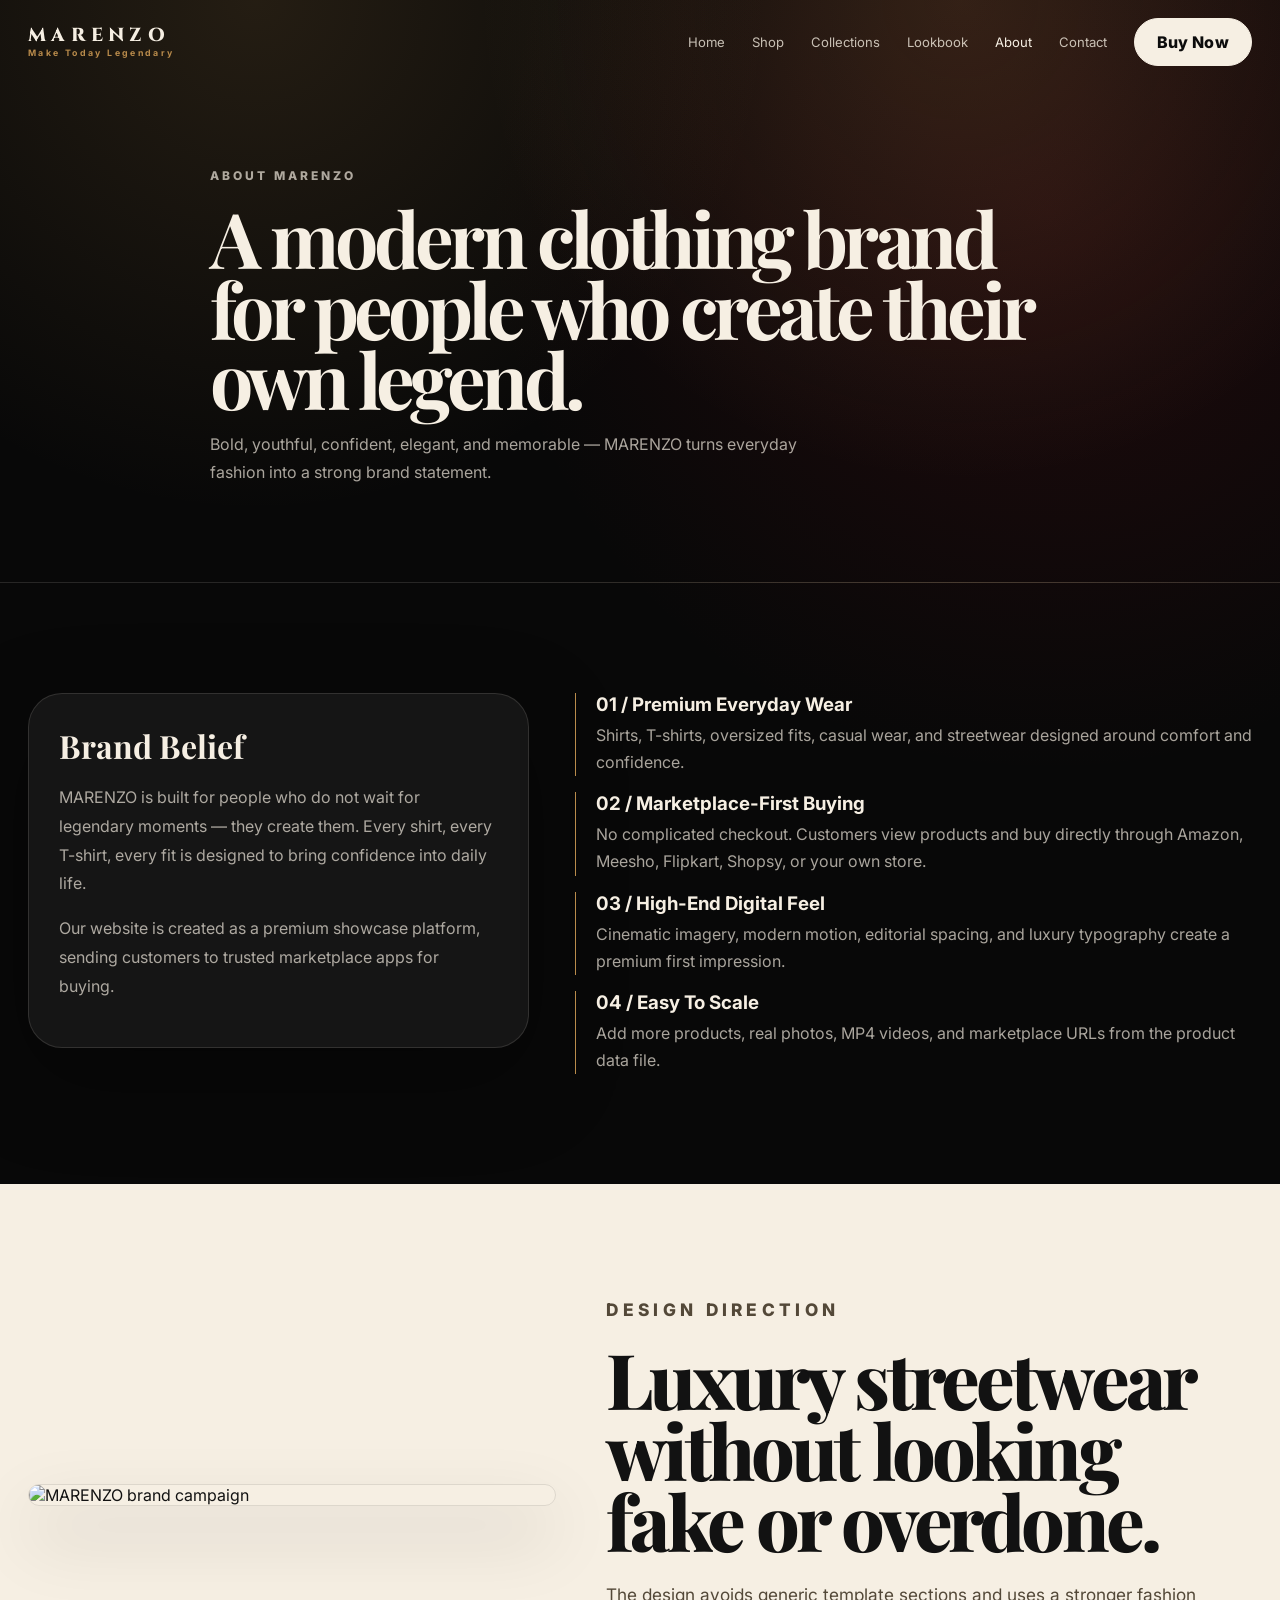
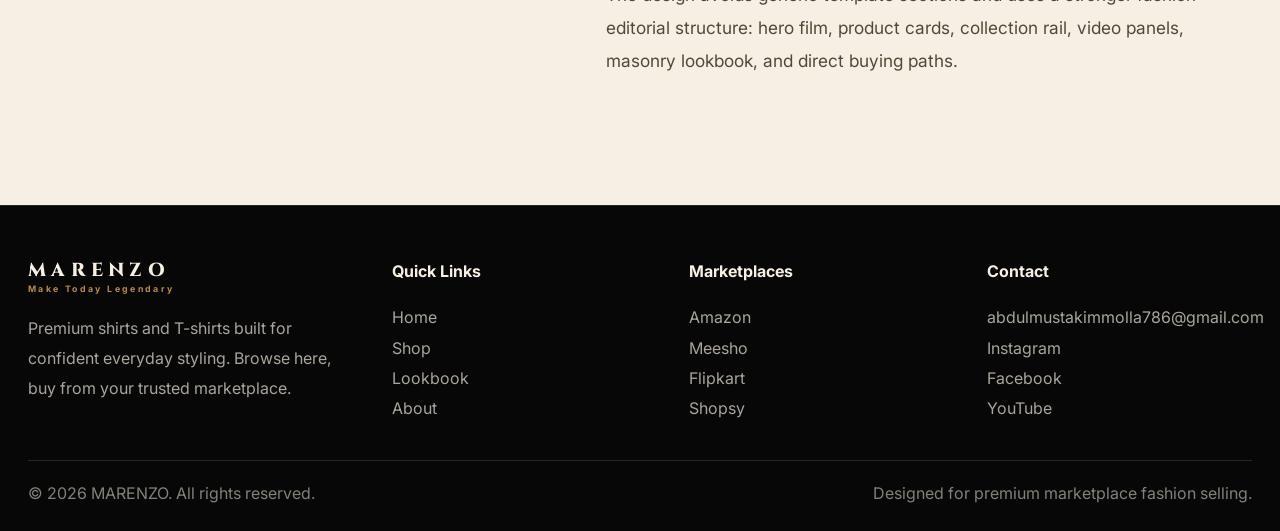
==== commit 1738b39b: "Replace image source in about.html" ====
--- a/about.html
+++ b/about.html
@@ -52,7 +52,7 @@
 </section>
 <section class="section section-soft">
   <div class="container story-grid">
-    <div class="story-image reveal"><img src="assets/images/poster-8.svg" alt="MARENZO brand campaign"></div>
+    <div class="story-image reveal"><img src="assets/images/camp.png" alt="MARENZO brand campaign"></div>
     <div class="story-copy reveal"><p class="eyebrow">Design Direction</p><h2>Luxury streetwear without looking fake or overdone.</h2><p>The design avoids generic template sections and uses a stronger fashion editorial structure: hero film, product cards, collection rail, video panels, masonry lookbook, and direct buying paths.</p></div>
   </div>
 </section>
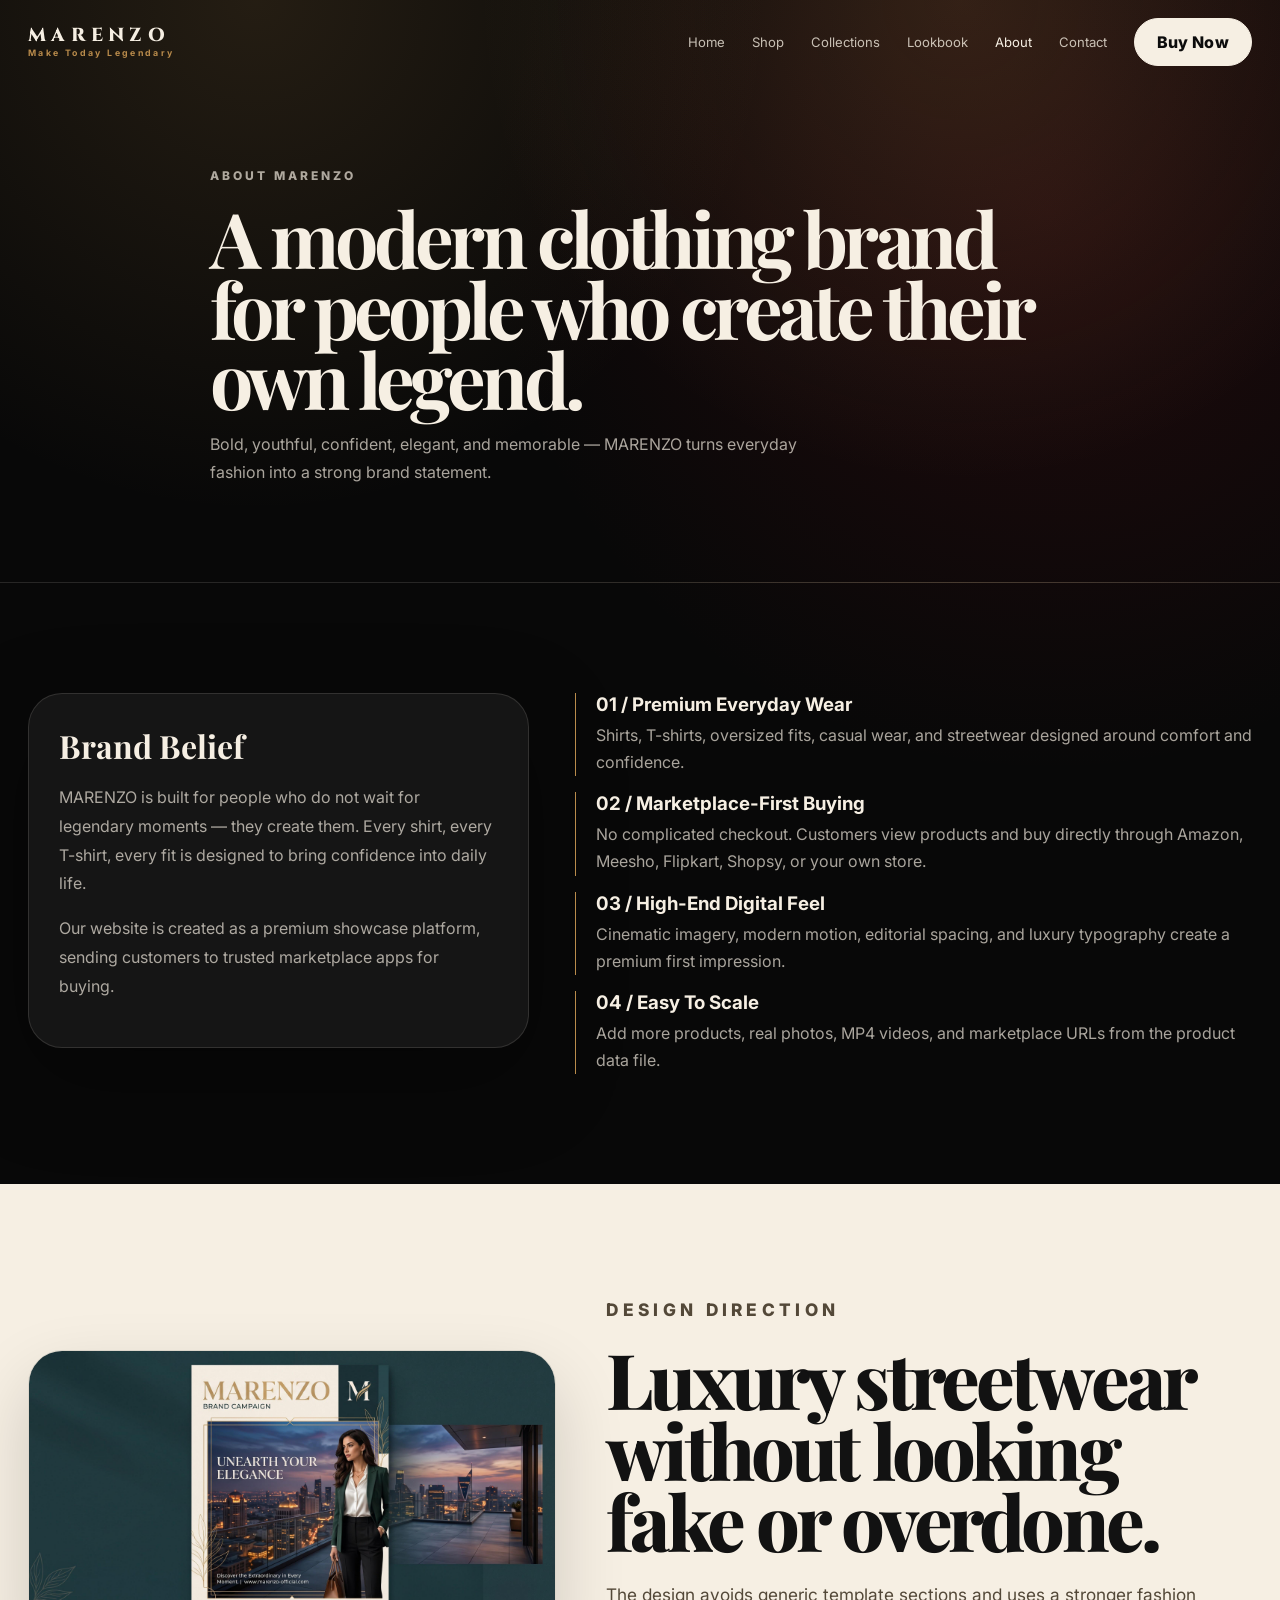
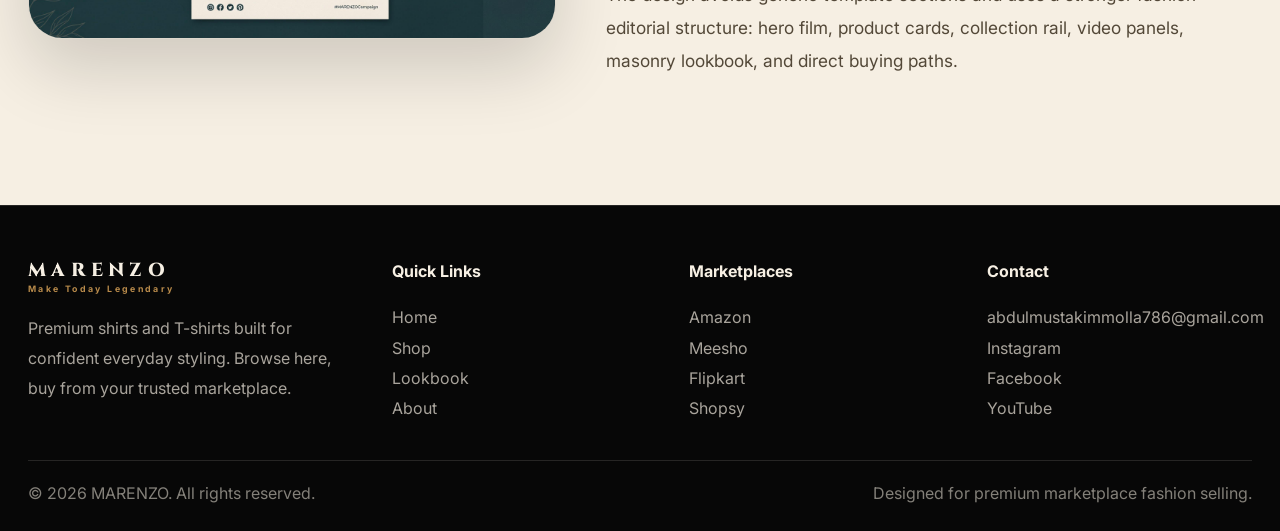
==== commit 7729df2b: "Update social media links in about.html" ====
--- a/about.html
+++ b/about.html
@@ -79,7 +79,7 @@
       <div>
         <h4>Contact</h4>
         <a href="mailto:abdulmustakimmolla786@gmail.com">abdulmustakimmolla786@gmail.com</a>
-        <a href="#">Instagram</a><a href="#">Facebook</a><a href="#">YouTube</a>
+        <a href="https://www.instagram.com/marenzo.in?igsh=MW81ZmhwbHdkcXFpZA==">Instagram</a><a href="#">Facebook</a><a href="https://www.youtube.com/@marenzomaketodaylegendary">YouTube</a>
       </div>
     </div>
     <div class="footer-bottom">
